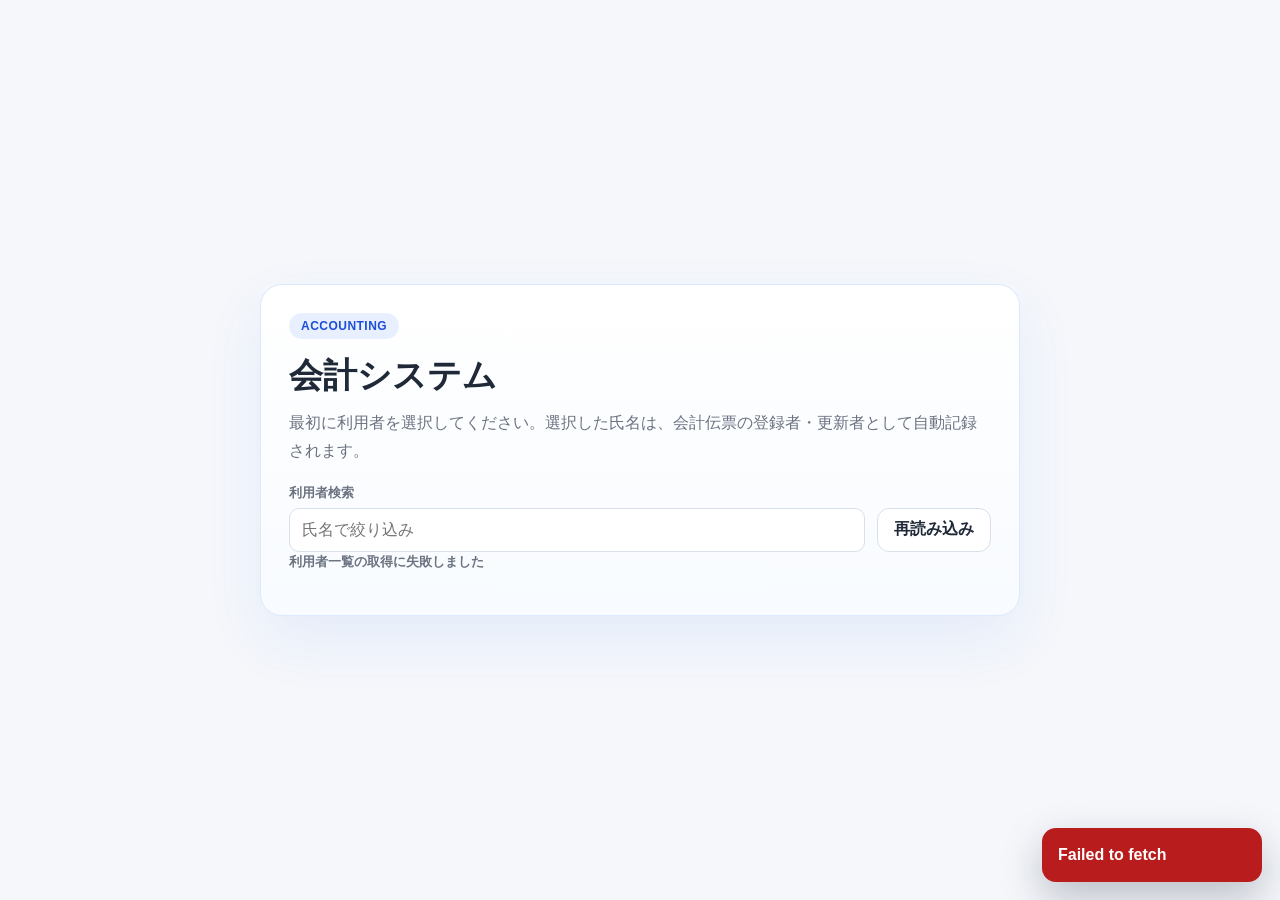
==== accounting-ui/index.html @ db9ddb69 "Add files via upload" ====
<!DOCTYPE html>
<html lang="ja">
<head>
  <meta charset="UTF-8" />
  <meta name="viewport" content="width=device-width, initial-scale=1.0" />
  <title>宍粟市野球部 会計システム</title>
  <link rel="stylesheet" href="./css/accounting.css" />
</head>
<body>
  <div id="loadingOverlay" class="loading-overlay hidden">
    <div class="loading-panel">
      <div class="loading-spinner"></div>
      <div id="loadingText">読み込み中...</div>
    </div>
  </div>

  <div id="toast" class="toast hidden"></div>

  <section id="userSelectScreen" class="startup-screen">
    <div class="startup-card">
      <div class="startup-badge">Accounting</div>
      <h1>会計システム</h1>
      <p class="startup-lead">最初に利用者を選択してください。選択した氏名は、会計伝票の登録者・更新者として自動記録されます。</p>

      <div class="user-select-toolbar">
        <label class="field grow-field">
          <span>利用者検索</span>
          <input type="text" id="userSearchInput" placeholder="氏名で絞り込み" />
        </label>
        <button id="reloadUsersButton" class="button secondary" type="button">再読み込み</button>
      </div>

      <div id="userListStatus" class="inline-note">部員一覧を読み込みます</div>
      <div id="userList" class="user-list"></div>
    </div>
  </section>

  <div id="appShell" class="app-shell hidden">
    <header class="site-header">
      <div class="container site-header-inner">
        <div>
          <div class="site-title">宍粟市野球部 会計システム</div>
          <div class="site-subtitle">旅費申請システムとは別UI / 共通DB運用</div>
        </div>

        <div class="header-actions">
          <div class="current-user-box">
            <span class="label">現在ユーザー</span>
            <strong id="currentUserName">未選択</strong>
          </div>
          <button id="switchUserButton" class="button secondary" type="button">利用者切替</button>
        </div>
      </div>
    </header>

    <div class="container layout">
      <aside class="sidebar card">
        <div class="sidebar-title">メニュー</div>
        <nav class="side-nav">
          <button class="side-nav-button active" data-page="home" type="button">ホーム</button>
          <button class="side-nav-button" data-page="expenses" type="button">支出伝票一覧</button>
          <button class="side-nav-button" data-page="expense-form" type="button">支出伝票登録</button>
          <button class="side-nav-button" data-page="incomes" type="button">収入伝票一覧</button>
          <button class="side-nav-button" data-page="income-form" type="button">収入伝票登録</button>
          <button class="side-nav-button disabled" type="button" disabled>部員一覧（次工程）</button>
          <button class="side-nav-button disabled" type="button" disabled>科目一覧（次工程）</button>
          <button class="side-nav-button disabled" type="button" disabled>予算書（次工程）</button>
        </nav>
      </aside>

      <main class="content-area">
        <section id="page-home" class="page-section active">
          <div class="page-head">
            <div>
              <h2 class="page-title">ホーム</h2>
              <p class="page-description">対象年度の支出・収入サマリーと、各伝票の登録・一覧確認への導線を表示します。</p>
            </div>
            <div class="page-actions">
              <label class="field compact-field">
                <span>対象年度</span>
                <select id="homeFiscalYear"></select>
              </label>
              <button id="refreshHomeButton" class="button primary" type="button">更新</button>
            </div>
          </div>

          <div class="summary-grid">
            <article class="summary-card">
              <div class="summary-label">支出伝票件数</div>
              <div id="homeExpenseCount" class="summary-value">0</div>
            </article>
            <article class="summary-card">
              <div class="summary-label">支出合計</div>
              <div id="homeExpenseTotal" class="summary-value">0 円</div>
            </article>
            <article class="summary-card">
              <div class="summary-label">支出証憑あり件数</div>
              <div id="homeEvidenceCount" class="summary-value">0</div>
            </article>
            <article class="summary-card income">
              <div class="summary-label">収入伝票件数</div>
              <div id="homeIncomeCount" class="summary-value">0</div>
            </article>
            <article class="summary-card income">
              <div class="summary-label">収入合計</div>
              <div id="homeIncomeTotal" class="summary-value">0 円</div>
            </article>
            <article class="summary-card income">
              <div class="summary-label">収入証憑あり件数</div>
              <div id="homeIncomeEvidenceCount" class="summary-value">0</div>
            </article>
          </div>

          <div class="card quick-card">
            <div class="card-title">クイックアクション</div>
            <div class="button-row wrap-actions">
              <button id="goExpensesButton" class="button primary" type="button">支出伝票一覧へ</button>
              <button id="goExpenseCreateButton" class="button success" type="button">支出伝票を新規登録</button>
              <button id="goIncomesButton" class="button primary income-action" type="button">収入伝票一覧へ</button>
              <button id="goIncomeCreateButton" class="button success income-action" type="button">収入伝票を新規登録</button>
              <button id="openTravelTransferFromHome" class="button secondary" type="button">旅費申請から転記</button>
              <button id="openSwitchUserFromHome" class="button secondary" type="button">利用者を切り替える</button>
            </div>
          </div>
        </section>

        <section id="page-expenses" class="page-section">
          <div class="page-head">
            <div>
              <h2 class="page-title">支出伝票一覧</h2>
              <p class="page-description">支出伝票の検索・確認画面です。選択した伝票は右側で詳細確認し、そのまま編集・削除できます。</p>
            </div>
            <div class="page-actions wrap-actions">
              <label class="field compact-field">
                <span>年度</span>
                <select id="expenseFiscalYear"></select>
              </label>
              <label class="field compact-field grow-field">
                <span>キーワード</span>
                <input type="text" id="expenseKeyword" placeholder="伝票番号 / 科目 / 摘要 / 支払先" />
              </label>
              <button id="searchExpensesButton" class="button primary" type="button">検索</button>
              <button id="openExpenseCreateButton" class="button success" type="button">新規登録</button>
              <button id="openTravelTransferButton" class="button secondary" type="button">旅費申請から転記</button>
            </div>
          </div>

          <div class="content-grid">
            <div class="card table-card">
              <div class="card-title-row">
                <div class="card-title">支出伝票一覧</div>
                <div id="expenseCountLabel" class="inline-note">0件</div>
              </div>
              <div class="table-wrap">
                <table>
                  <thead>
                    <tr>
                      <th>伝票番号</th>
                      <th>年度</th>
                      <th>科目名</th>
                      <th>支出日</th>
                      <th class="text-right">支出金額</th>
                      <th>摘要</th>
                      <th>支払先</th>
                      <th>証憑</th>
                    </tr>
                  </thead>
                  <tbody id="expenseTableBody">
                    <tr>
                      <td colspan="8" class="empty-cell">データを読み込んでください</td>
                    </tr>
                  </tbody>
                </table>
              </div>
            </div>

            <aside class="card detail-card">
              <div class="card-title-row">
                <div class="card-title">伝票詳細</div>
                <div class="button-row tight-row">
                  <button id="editExpenseButton" class="button secondary small" type="button" disabled>編集</button>
                  <button id="deleteExpenseButton" class="button danger small" type="button" disabled>削除</button>
                </div>
              </div>
              <div id="expenseDetailEmpty" class="empty-detail">一覧から伝票を選択してください。</div>

              <div id="expenseDetailBody" class="detail-body hidden">
                <div class="detail-grid">
                  <div class="detail-item"><span>伝票番号</span><strong id="detailVoucherNo">-</strong></div>
                  <div class="detail-item"><span>年度</span><strong id="detailFiscalYear">-</strong></div>
                  <div class="detail-item"><span>科目コード</span><strong id="detailSubjectCode">-</strong></div>
                  <div class="detail-item"><span>科目名</span><strong id="detailSubjectName">-</strong></div>
                  <div class="detail-item"><span>支出日</span><strong id="detailExpenseDate">-</strong></div>
                  <div class="detail-item span-2"><span>摘要</span><strong id="detailSummary">-</strong></div>
                  <div class="detail-item span-2"><span>支払先</span><strong id="detailPayee">-</strong></div>
                  <div class="detail-item"><span>支出金額</span><strong id="detailAmount">-</strong></div>
                  <div class="detail-item"><span>関連旅費管理番号</span><strong id="detailTravelControlNo">-</strong></div>
                  <div class="detail-item span-2"><span>備考</span><strong id="detailNote">-</strong></div>
                  <div class="detail-item"><span>登録者</span><strong id="detailCreatedBy">-</strong></div>
                  <div class="detail-item"><span>更新者</span><strong id="detailUpdatedBy">-</strong></div>
                  <div class="detail-item"><span>登録日時</span><strong id="detailCreatedAt">-</strong></div>
                  <div class="detail-item"><span>更新日時</span><strong id="detailUpdatedAt">-</strong></div>
                </div>

                <div class="evidence-box">
                  <div class="evidence-head">
                    <div>
                      <div class="evidence-title">証憑プレビュー</div>
                      <div id="evidenceMeta" class="inline-note">証憑なし</div>
                    </div>
                    <a id="evidenceOpenLink" class="text-link hidden" target="_blank" rel="noopener noreferrer">別タブで開く</a>
                  </div>
                  <div id="evidencePreview" class="evidence-preview empty-preview">証憑が登録されていません。</div>
                </div>
              </div>
            </aside>
          </div>
        </section>


        <section id="page-incomes" class="page-section">
          <div class="page-head">
            <div>
              <h2 class="page-title">収入伝票一覧</h2>
              <p class="page-description">収入伝票の検索・確認画面です。選択した伝票は右側で詳細確認し、そのまま編集・削除できます。</p>
            </div>
            <div class="page-actions wrap-actions">
              <label class="field compact-field">
                <span>年度</span>
                <select id="incomeFiscalYear"></select>
              </label>
              <label class="field compact-field grow-field">
                <span>キーワード</span>
                <input type="text" id="incomeKeyword" placeholder="伝票番号 / 科目 / 摘要 / 入金元" />
              </label>
              <button id="searchIncomesButton" class="button primary" type="button">検索</button>
              <button id="openIncomeCreateButton" class="button success" type="button">新規登録</button>
            </div>
          </div>

          <div class="content-grid">
            <div class="card table-card">
              <div class="card-title-row">
                <div class="card-title">収入伝票一覧</div>
                <div id="incomeCountLabel" class="inline-note">0件</div>
              </div>
              <div class="table-wrap">
                <table>
                  <thead>
                    <tr>
                      <th>伝票番号</th>
                      <th>年度</th>
                      <th>科目名</th>
                      <th>収入日</th>
                      <th class="text-right">収入金額</th>
                      <th>摘要</th>
                      <th>入金元</th>
                      <th>証憑</th>
                    </tr>
                  </thead>
                  <tbody id="incomeTableBody">
                    <tr>
                      <td colspan="8" class="empty-cell">データを読み込んでください</td>
                    </tr>
                  </tbody>
                </table>
              </div>
            </div>

            <aside class="card detail-card">
              <div class="card-title-row">
                <div class="card-title">伝票詳細</div>
                <div class="button-row tight-row">
                  <button id="editIncomeButton" class="button secondary small" type="button" disabled>編集</button>
                  <button id="deleteIncomeButton" class="button danger small" type="button" disabled>削除</button>
                </div>
              </div>
              <div id="incomeDetailEmpty" class="empty-detail">一覧から伝票を選択してください。</div>

              <div id="incomeDetailBody" class="detail-body hidden">
                <div class="detail-grid">
                  <div class="detail-item"><span>伝票番号</span><strong id="incomeDetailVoucherNo">-</strong></div>
                  <div class="detail-item"><span>年度</span><strong id="incomeDetailFiscalYear">-</strong></div>
                  <div class="detail-item"><span>科目コード</span><strong id="incomeDetailSubjectCode">-</strong></div>
                  <div class="detail-item"><span>科目名</span><strong id="incomeDetailSubjectName">-</strong></div>
                  <div class="detail-item"><span>収入日</span><strong id="incomeDetailDate">-</strong></div>
                  <div class="detail-item span-2"><span>摘要</span><strong id="incomeDetailSummary">-</strong></div>
                  <div class="detail-item span-2"><span>入金元</span><strong id="incomeDetailPayer">-</strong></div>
                  <div class="detail-item"><span>収入金額</span><strong id="incomeDetailAmount">-</strong></div>
                  <div class="detail-item span-2"><span>備考</span><strong id="incomeDetailNote">-</strong></div>
                  <div class="detail-item"><span>登録者</span><strong id="incomeDetailCreatedBy">-</strong></div>
                  <div class="detail-item"><span>更新者</span><strong id="incomeDetailUpdatedBy">-</strong></div>
                  <div class="detail-item"><span>登録日時</span><strong id="incomeDetailCreatedAt">-</strong></div>
                  <div class="detail-item"><span>更新日時</span><strong id="incomeDetailUpdatedAt">-</strong></div>
                </div>

                <div class="evidence-box">
                  <div class="evidence-head">
                    <div>
                      <div class="evidence-title">証憑プレビュー</div>
                      <div id="incomeEvidenceMeta" class="inline-note">証憑なし</div>
                    </div>
                    <a id="incomeEvidenceOpenLink" class="text-link hidden" target="_blank" rel="noopener noreferrer">別タブで開く</a>
                  </div>
                  <div id="incomeEvidencePreview" class="evidence-preview empty-preview">証憑が登録されていません。</div>
                </div>
              </div>
            </aside>
          </div>
        </section>

        <section id="page-income-form" class="page-section">
          <div class="page-head">
            <div>
              <h2 id="incomeFormTitle" class="page-title">収入伝票登録</h2>
              <p class="page-description">収入伝票を登録し、証憑を同時に添付できます。</p>
            </div>
            <div class="page-actions wrap-actions">
              <button id="backToIncomeListButton" class="button secondary" type="button">一覧へ戻る</button>
              <button id="resetIncomeFormButton" class="button secondary" type="button">入力をリセット</button>
              <button id="saveIncomeButton" class="button success" type="button">保存</button>
            </div>
          </div>

          <div class="card form-card">
            <div class="form-grid">
              <label class="field compact-field readonly-field">
                <span>伝票番号</span>
                <input type="text" id="incomeFormVoucherNo" placeholder="新規登録時は自動採番" readonly />
              </label>
              <label class="field compact-field">
                <span>年度</span>
                <select id="incomeFormFiscalYear"></select>
              </label>
              <label class="field compact-field">
                <span>収入日</span>
                <input type="date" id="incomeFormDate" />
              </label>
              <label class="field compact-field">
                <span>科目</span>
                <select id="incomeFormSubjectSelect"></select>
              </label>
              <label class="field compact-field span-2">
                <span>摘要</span>
                <input type="text" id="incomeFormSummary" placeholder="例：部費収入" />
              </label>
              <label class="field compact-field">
                <span>入金元</span>
                <input type="text" id="incomeFormPayer" placeholder="例：部員 / 補助金交付元" />
              </label>
              <label class="field compact-field">
                <span>収入金額</span>
                <input type="number" id="incomeFormAmount" min="0" step="1" placeholder="0" />
              </label>
              <label class="field compact-field span-2">
                <span>備考</span>
                <textarea id="incomeFormNote" rows="4" placeholder="補足があれば入力"></textarea>
              </label>
            </div>

            <div class="form-separator"></div>

            <div class="card-title">証憑添付</div>
            <div class="upload-grid">
              <div>
                <label class="field compact-field">
                  <span>証憑ファイル</span>
                  <input type="file" id="incomeFormEvidenceFile" accept="application/pdf,image/jpeg,image/png" />
                </label>
                <div class="inline-note">PDF / JPG / PNG、最大5MB</div>
                <label class="check-row" id="incomeRemoveEvidenceRow">
                  <input type="checkbox" id="incomeRemoveEvidenceCheckbox" />
                  <span>既存証憑を削除する</span>
                </label>
              </div>
              <div class="attachment-box">
                <div class="attachment-title">現在の証憑</div>
                <div id="incomeFormEvidenceMeta" class="inline-note">未添付</div>
                <a id="incomeFormEvidenceOpenLink" class="text-link hidden" target="_blank" rel="noopener noreferrer">別タブで開く</a>
              </div>
            </div>

            <div class="form-separator"></div>

            <div class="form-footer button-row wrap-actions">
              <button id="saveIncomeButtonBottom" class="button success" type="button">保存</button>
              <button id="saveIncomeAndOpenListButton" class="button primary" type="button">保存して一覧を見る</button>
            </div>
          </div>
        </section>

        <section id="page-expense-form" class="page-section">
          <div class="page-head">
            <div>
              <h2 id="expenseFormTitle" class="page-title">支出伝票登録</h2>
              <p class="page-description">手入力または旅費申請から転記して、証憑を同時に添付できます。</p>
            </div>
            <div class="page-actions wrap-actions">
              <button id="backToExpenseListButton" class="button secondary" type="button">一覧へ戻る</button>
              <button id="resetExpenseFormButton" class="button secondary" type="button">入力をリセット</button>
              <button id="openTravelTransferFromForm" class="button secondary" type="button">旅費申請から転記</button>
              <button id="saveExpenseButton" class="button success" type="button">保存</button>
            </div>
          </div>

          <div class="card form-card">
            <div class="form-grid">
              <label class="field compact-field readonly-field">
                <span>伝票番号</span>
                <input type="text" id="formVoucherNo" placeholder="新規登録時は自動採番" readonly />
              </label>
              <label class="field compact-field">
                <span>年度</span>
                <select id="formFiscalYear"></select>
              </label>
              <label class="field compact-field">
                <span>支出日</span>
                <input type="date" id="formExpenseDate" />
              </label>
              <label class="field compact-field">
                <span>科目</span>
                <select id="formSubjectSelect"></select>
              </label>
              <label class="field compact-field span-2">
                <span>摘要</span>
                <input type="text" id="formSummary" placeholder="例：大会遠征交通費" />
              </label>
              <label class="field compact-field">
                <span>支払先</span>
                <input type="text" id="formPayee" placeholder="例：山田 太郎" />
              </label>
              <label class="field compact-field">
                <span>支出金額</span>
                <input type="number" id="formAmount" min="0" step="1" placeholder="0" />
              </label>
              <label class="field compact-field">
                <span>関連旅費管理番号</span>
                <input type="text" id="formRelatedTravelControlNo" placeholder="旅費転記時に自動設定" readonly />
              </label>
              <label class="field compact-field span-2">
                <span>備考</span>
                <textarea id="formNote" rows="4" placeholder="補足があれば入力"></textarea>
              </label>
            </div>

            <div class="form-separator"></div>

            <div class="card-title">証憑添付</div>
            <div class="upload-grid">
              <div>
                <label class="field compact-field">
                  <span>証憑ファイル</span>
                  <input type="file" id="formEvidenceFile" accept="application/pdf,image/jpeg,image/png" />
                </label>
                <div class="inline-note">PDF / JPG / PNG、最大5MB</div>
                <label class="check-row" id="removeEvidenceRow">
                  <input type="checkbox" id="removeEvidenceCheckbox" />
                  <span>既存証憑を削除する</span>
                </label>
              </div>
              <div class="attachment-box">
                <div class="attachment-title">現在の証憑</div>
                <div id="formEvidenceMeta" class="inline-note">未添付</div>
                <a id="formEvidenceOpenLink" class="text-link hidden" target="_blank" rel="noopener noreferrer">別タブで開く</a>
              </div>
            </div>

            <div class="form-separator"></div>

            <div class="form-footer button-row wrap-actions">
              <button id="saveExpenseButtonBottom" class="button success" type="button">保存</button>
              <button id="saveAndOpenListButton" class="button primary" type="button">保存して一覧を見る</button>
            </div>
          </div>
        </section>
      </main>
    </div>
  </div>

  <div id="switchUserModal" class="modal hidden">
    <div class="modal-backdrop" data-close-modal="switchUserModal"></div>
    <div class="modal-dialog">
      <div class="modal-header">
        <h3>利用者切替</h3>
        <button class="icon-button" type="button" data-close-modal="switchUserModal">×</button>
      </div>
      <div class="modal-body">
        <label class="field">
          <span>利用者検索</span>
          <input type="text" id="switchUserSearchInput" placeholder="氏名で絞り込み" />
        </label>
        <div id="switchUserList" class="user-list compact"></div>
      </div>
    </div>
  </div>

  <div id="travelTransferModal" class="modal hidden">
    <div class="modal-backdrop" data-close-modal="travelTransferModal"></div>
    <div class="modal-dialog wide-dialog">
      <div class="modal-header">
        <h3>旅費申請から転記</h3>
        <button class="icon-button" type="button" data-close-modal="travelTransferModal">×</button>
      </div>
      <div class="modal-body">
        <p class="inline-note modal-note">対象の旅費申請を選択すると、支出伝票登録フォームへ内容を取り込みます。証憑は取り込み後にこの会計画面で添付できます。</p>
        <div class="modal-toolbar wrap-actions">
          <label class="field compact-field">
            <span>年度</span>
            <select id="travelTransferFiscalYear"></select>
          </label>
          <label class="field compact-field grow-field">
            <span>キーワード</span>
            <input type="text" id="travelTransferKeyword" placeholder="管理番号 / 旅行名 / 運転者" />
          </label>
          <button id="searchTravelTransferButton" class="button primary" type="button">検索</button>
        </div>
        <div class="table-wrap modal-table-wrap">
          <table>
            <thead>
              <tr>
                <th>管理番号</th>
                <th>年度</th>
                <th>旅費発生日</th>
                <th>旅行名</th>
                <th>運転者</th>
                <th class="text-right">支給額</th>
                <th>旅費支払済</th>
                <th>会計転記状況</th>
                <th>操作</th>
              </tr>
            </thead>
            <tbody id="travelTransferTableBody">
              <tr>
                <td colspan="9" class="empty-cell">検索してください</td>
              </tr>
            </tbody>
          </table>
        </div>
      </div>
    </div>
  </div>

  <script src="./js/accounting.js"></script>
</body>
</html>
---- accounting-ui/css/accounting.css ----
:root {
  --bg: #f5f7fb;
  --card: #ffffff;
  --line: #d9e0ea;
  --line-strong: #bfdbfe;
  --text: #1f2937;
  --muted: #6b7280;
  --primary: #2563eb;
  --primary-dark: #1d4ed8;
  --success: #16a34a;
  --success-dark: #15803d;
  --danger: #dc2626;
  --danger-dark: #b91c1c;
  --warning: #d97706;
  --warning-dark: #b45309;
  --shadow: 0 18px 40px rgba(15, 23, 42, 0.08);
}

* {
  box-sizing: border-box;
}

html {
  scroll-behavior: smooth;
}

body {
  margin: 0;
  background: var(--bg);
  color: var(--text);
  font-family: -apple-system, BlinkMacSystemFont, 'Segoe UI', 'Hiragino Kaku Gothic ProN', 'Yu Gothic', sans-serif;
}

a {
  color: inherit;
  text-decoration: none;
}

button,
input,
select,
textarea {
  font: inherit;
}

textarea {
  resize: vertical;
}

.hidden {
  display: none !important;
}

.container {
  width: min(1360px, calc(100% - 32px));
  margin: 0 auto;
}

.card {
  background: var(--card);
  border: 1px solid var(--line);
  border-radius: 16px;
  box-shadow: var(--shadow);
}

.startup-screen {
  min-height: 100vh;
  display: flex;
  align-items: center;
  justify-content: center;
  padding: 24px;
}

.startup-card {
  width: min(760px, 100%);
  padding: 28px;
  background: linear-gradient(180deg, #ffffff 0%, #f8fbff 100%);
  border: 1px solid #dbeafe;
  border-radius: 22px;
  box-shadow: 0 24px 60px rgba(37, 99, 235, 0.08);
}

.startup-badge {
  display: inline-flex;
  padding: 6px 12px;
  border-radius: 999px;
  background: #e8f0ff;
  color: #1d4ed8;
  font-size: 12px;
  font-weight: 800;
  letter-spacing: 0.04em;
  text-transform: uppercase;
}

.startup-card h1 {
  margin: 14px 0 10px;
  font-size: 34px;
}

.startup-lead {
  margin: 0 0 20px;
  color: var(--muted);
  line-height: 1.7;
}

.user-select-toolbar,
.modal-toolbar,
.button-row,
.page-actions,
.wrap-actions {
  display: flex;
  gap: 12px;
  align-items: end;
  flex-wrap: wrap;
}

.field {
  display: flex;
  flex-direction: column;
  gap: 6px;
}

.field span {
  font-size: 13px;
  font-weight: 700;
  color: var(--muted);
}

.field input,
.field select,
.field textarea {
  width: 100%;
  min-height: 44px;
  padding: 10px 12px;
  border: 1px solid var(--line);
  border-radius: 10px;
  background: #fff;
  color: var(--text);
}

.readonly-field input {
  background: #f9fafb;
}

.compact-field {
  min-width: 160px;
}

.grow-field {
  flex: 1 1 260px;
}

.inline-note {
  color: var(--muted);
  font-size: 13px;
  font-weight: 600;
  line-height: 1.6;
}

.user-list {
  display: grid;
  grid-template-columns: repeat(auto-fill, minmax(180px, 1fr));
  gap: 12px;
  margin-top: 14px;
}

.user-list.compact {
  grid-template-columns: 1fr;
}

.user-card {
  display: flex;
  align-items: center;
  justify-content: space-between;
  gap: 12px;
  min-height: 62px;
  padding: 14px 16px;
  border: 1px solid var(--line);
  border-radius: 14px;
  background: #fff;
  cursor: pointer;
  transition: transform 0.15s ease, box-shadow 0.15s ease, border-color 0.15s ease;
}

.user-card:hover,
.table-row-button:hover,
.select-row-button:hover {
  transform: translateY(-1px);
  border-color: #93c5fd;
  box-shadow: 0 12px 24px rgba(37, 99, 235, 0.08);
}

.user-card strong {
  font-size: 15px;
}

.user-card .hint {
  font-size: 12px;
  color: var(--muted);
}

.site-header {
  position: sticky;
  top: 0;
  z-index: 20;
  background: rgba(255, 255, 255, 0.92);
  backdrop-filter: blur(10px);
  border-bottom: 1px solid var(--line);
}

.site-header-inner {
  display: flex;
  align-items: center;
  justify-content: space-between;
  gap: 20px;
  padding: 16px 0;
}

.site-title {
  font-size: 22px;
  font-weight: 800;
}

.site-subtitle {
  margin-top: 4px;
  color: var(--muted);
  font-size: 13px;
}

.header-actions {
  display: flex;
  align-items: center;
  gap: 12px;
}

.current-user-box {
  display: flex;
  flex-direction: column;
  gap: 2px;
  min-width: 160px;
  padding: 10px 14px;
  border: 1px solid var(--line);
  border-radius: 12px;
  background: #fff;
}

.current-user-box .label {
  font-size: 12px;
  color: var(--muted);
  font-weight: 700;
}

.layout {
  display: grid;
  grid-template-columns: 260px minmax(0, 1fr);
  gap: 20px;
  padding: 24px 0 40px;
}

.sidebar {
  padding: 18px;
  align-self: start;
  position: sticky;
  top: 88px;
}

.sidebar-title {
  margin-bottom: 12px;
  font-size: 15px;
  font-weight: 800;
}

.side-nav {
  display: flex;
  flex-direction: column;
  gap: 8px;
}

.side-nav-button {
  width: 100%;
  min-height: 46px;
  padding: 12px 14px;
  border: 1px solid var(--line);
  border-radius: 12px;
  background: #fff;
  text-align: left;
  font-weight: 700;
  cursor: pointer;
  transition: 0.15s ease;
}

.side-nav-button:hover {
  border-color: #93c5fd;
  background: #f8fbff;
}

.side-nav-button.active {
  border-color: #bfdbfe;
  background: #eff6ff;
  color: var(--primary-dark);
}

.side-nav-button.disabled {
  cursor: not-allowed;
  opacity: 0.55;
}

.content-area {
  min-width: 0;
}

.page-section {
  display: none;
}

.page-section.active {
  display: block;
}

.page-head {
  display: flex;
  justify-content: space-between;
  gap: 16px;
  margin-bottom: 18px;
}

.page-title {
  margin: 0;
  font-size: 28px;
}

.page-description {
  margin: 8px 0 0;
  color: var(--muted);
  line-height: 1.7;
}

.summary-grid {
  display: grid;
  grid-template-columns: repeat(auto-fit, minmax(220px, 1fr));
  gap: 16px;
  margin-bottom: 18px;
}

.summary-card {
  padding: 20px;
  border: 1px solid var(--line);
  border-radius: 16px;
  background: linear-gradient(180deg, #ffffff 0%, #f8fbff 100%);
  box-shadow: var(--shadow);
}

.summary-label {
  font-size: 13px;
  font-weight: 700;
  color: var(--muted);
}

.summary-value {
  margin-top: 10px;
  font-size: 28px;
  font-weight: 800;
}

.quick-card,
.table-card,
.detail-card,
.form-card {
  padding: 18px;
}

.card-title,
.card-title-row .card-title,
.attachment-title,
.evidence-title {
  font-size: 16px;
  font-weight: 800;
}

.card-title-row {
  display: flex;
  align-items: center;
  justify-content: space-between;
  gap: 10px;
  margin-bottom: 12px;
}

.tight-row {
  gap: 8px;
}

.content-grid {
  display: grid;
  grid-template-columns: minmax(0, 1.15fr) minmax(360px, 0.85fr);
  gap: 20px;
}

.table-wrap {
  overflow: auto;
  border: 1px solid var(--line);
  border-radius: 14px;
  background: #fff;
}

.modal-table-wrap {
  max-height: 440px;
}

table {
  width: 100%;
  border-collapse: collapse;
  min-width: 820px;
}

thead th {
  position: sticky;
  top: 0;
  background: #f8fafc;
  z-index: 1;
}

th,
td {
  padding: 12px 10px;
  border-bottom: 1px solid #edf2f7;
  text-align: left;
  vertical-align: middle;
  font-size: 14px;
}

.text-right {
  text-align: right;
}

.empty-cell,
.empty-detail,
.empty-preview {
  color: var(--muted);
  text-align: center;
  padding: 28px 16px;
}

.table-row-button,
.select-row-button {
  display: inline-flex;
  align-items: center;
  justify-content: center;
  min-height: 34px;
  padding: 6px 10px;
  border: 1px solid var(--line);
  border-radius: 10px;
  background: #fff;
  cursor: pointer;
  font-weight: 700;
  transition: 0.15s ease;
}

.select-row-button {
  color: var(--primary-dark);
}

.detail-body {
  display: flex;
  flex-direction: column;
  gap: 18px;
}

.detail-grid {
  display: grid;
  grid-template-columns: repeat(2, minmax(0, 1fr));
  gap: 12px;
}

.detail-item {
  display: flex;
  flex-direction: column;
  gap: 6px;
  padding: 12px;
  border: 1px solid var(--line);
  border-radius: 12px;
  background: #fafcff;
}

.detail-item span {
  font-size: 12px;
  font-weight: 700;
  color: var(--muted);
}

.detail-item strong {
  line-height: 1.6;
  word-break: break-word;
}

.span-2 {
  grid-column: span 2;
}

.evidence-box,
.attachment-box {
  border: 1px solid var(--line);
  border-radius: 14px;
  background: #fff;
  padding: 14px;
}

.evidence-head {
  display: flex;
  justify-content: space-between;
  gap: 12px;
  align-items: center;
  margin-bottom: 10px;
}

.evidence-preview {
  min-height: 320px;
  border: 1px dashed #cbd5e1;
  border-radius: 12px;
  overflow: hidden;
  display: flex;
  align-items: center;
  justify-content: center;
  background: #f8fafc;
}

.evidence-preview iframe,
.evidence-preview img {
  width: 100%;
  height: 100%;
  min-height: 320px;
  border: 0;
  object-fit: contain;
  background: #fff;
}

.text-link {
  color: var(--primary-dark);
  font-weight: 700;
}

.form-grid {
  display: grid;
  grid-template-columns: repeat(2, minmax(0, 1fr));
  gap: 16px;
}

.form-separator {
  height: 1px;
  background: linear-gradient(90deg, transparent, var(--line), transparent);
  margin: 22px 0;
}

.upload-grid {
  display: grid;
  grid-template-columns: minmax(0, 1.1fr) minmax(260px, 0.9fr);
  gap: 18px;
  align-items: start;
}

.check-row {
  display: inline-flex;
  align-items: center;
  gap: 10px;
  margin-top: 12px;
  color: var(--muted);
  font-weight: 700;
}

.check-row input {
  width: 18px;
  height: 18px;
}

.button {
  display: inline-flex;
  align-items: center;
  justify-content: center;
  min-height: 44px;
  padding: 10px 16px;
  border: 1px solid transparent;
  border-radius: 12px;
  cursor: pointer;
  font-weight: 800;
  transition: 0.15s ease;
}

.button:hover:not(:disabled) {
  transform: translateY(-1px);
  box-shadow: 0 10px 22px rgba(15, 23, 42, 0.10);
}

.button:disabled {
  opacity: 0.55;
  cursor: not-allowed;
  box-shadow: none;
}

.button.primary {
  background: var(--primary);
  color: #fff;
}

.button.primary:hover:not(:disabled) {
  background: var(--primary-dark);
}

.button.secondary {
  background: #fff;
  border-color: var(--line);
  color: var(--text);
}

.button.success {
  background: var(--success);
  color: #fff;
}

.button.success:hover:not(:disabled) {
  background: var(--success-dark);
}

.button.warning {
  background: #fff7ed;
  border-color: #fdba74;
  color: var(--warning-dark);
}

.button.warning:hover:not(:disabled) {
  background: #ffedd5;
}

.button.danger {
  background: #fef2f2;
  border-color: #fca5a5;
  color: var(--danger-dark);
}

.button.danger:hover:not(:disabled) {
  background: #fee2e2;
}

.button.small {
  min-height: 34px;
  padding: 6px 10px;
  border-radius: 10px;
  font-size: 13px;
}

.badge {
  display: inline-flex;
  align-items: center;
  justify-content: center;
  min-height: 24px;
  padding: 0 10px;
  border-radius: 999px;
  font-size: 12px;
  font-weight: 800;
}

.badge.yes,
.badge.paid {
  background: #dcfce7;
  color: #166534;
}

.badge.none,
.badge.unpaid {
  background: #fee2e2;
  color: #991b1b;
}

.badge.transfered {
  background: #dbeafe;
  color: #1d4ed8;
}

.badge.waiting {
  background: #fef3c7;
  color: #92400e;
}

.modal {
  position: fixed;
  inset: 0;
  z-index: 50;
}

.modal-backdrop {
  position: absolute;
  inset: 0;
  background: rgba(15, 23, 42, 0.45);
}

.modal-dialog {
  position: relative;
  width: min(760px, calc(100% - 32px));
  max-height: calc(100vh - 48px);
  margin: 24px auto;
  background: #fff;
  border-radius: 20px;
  box-shadow: 0 24px 60px rgba(15, 23, 42, 0.2);
  overflow: hidden;
}

.modal-dialog.wide-dialog {
  width: min(1180px, calc(100% - 32px));
}

.modal-header {
  display: flex;
  align-items: center;
  justify-content: space-between;
  gap: 12px;
  padding: 18px 20px;
  border-bottom: 1px solid var(--line);
}

.modal-header h3 {
  margin: 0;
  font-size: 20px;
}

.modal-body {
  padding: 18px 20px 20px;
  overflow: auto;
  max-height: calc(100vh - 120px);
}

.modal-note {
  margin: 0 0 12px;
}

.icon-button {
  width: 38px;
  height: 38px;
  border: 1px solid var(--line);
  border-radius: 12px;
  background: #fff;
  cursor: pointer;
  font-size: 20px;
  line-height: 1;
}

.loading-overlay {
  position: fixed;
  inset: 0;
  z-index: 100;
  display: flex;
  align-items: center;
  justify-content: center;
  background: rgba(255, 255, 255, 0.72);
  backdrop-filter: blur(3px);
}

.loading-panel {
  display: flex;
  flex-direction: column;
  align-items: center;
  gap: 12px;
  min-width: 220px;
  padding: 22px;
  background: #fff;
  border: 1px solid var(--line);
  border-radius: 18px;
  box-shadow: var(--shadow);
  font-weight: 700;
}

.loading-spinner {
  width: 34px;
  height: 34px;
  border: 4px solid #dbeafe;
  border-top-color: var(--primary);
  border-radius: 50%;
  animation: spin 0.9s linear infinite;
}

.toast {
  position: fixed;
  right: 18px;
  bottom: 18px;
  z-index: 120;
  min-width: 220px;
  max-width: min(92vw, 420px);
  padding: 14px 16px;
  border-radius: 14px;
  color: #fff;
  background: #111827;
  box-shadow: 0 16px 40px rgba(15, 23, 42, 0.25);
  line-height: 1.6;
  font-weight: 700;
}

.toast.success {
  background: #166534;
}

.toast.error {
  background: #b91c1c;
}

.toast.warning {
  background: #92400e;
}

@keyframes spin {
  to {
    transform: rotate(360deg);
  }
}

@media (max-width: 1120px) {
  .content-grid,
  .upload-grid,
  .summary-grid {
    grid-template-columns: 1fr;
  }

  .layout {
    grid-template-columns: 1fr;
  }

  .sidebar {
    position: static;
  }
}

@media (max-width: 780px) {
  .container {
    width: min(100%, calc(100% - 20px));
  }

  .site-header-inner,
  .page-head {
    flex-direction: column;
    align-items: stretch;
  }

  .header-actions {
    flex-direction: column;
    align-items: stretch;
  }

  .current-user-box {
    min-width: 0;
  }

  .detail-grid,
  .form-grid {
    grid-template-columns: 1fr;
  }

  .span-2 {
    grid-column: span 1;
  }

  .startup-card,
  .modal-body,
  .modal-header,
  .quick-card,
  .table-card,
  .detail-card,
  .form-card {
    padding-left: 16px;
    padding-right: 16px;
  }
}


.summary-card.income {
  background: linear-gradient(180deg, #ffffff 0%, #f7fff9 100%);
  border-color: #bbf7d0;
}

.income-action {
  border-color: #bbf7d0;
}
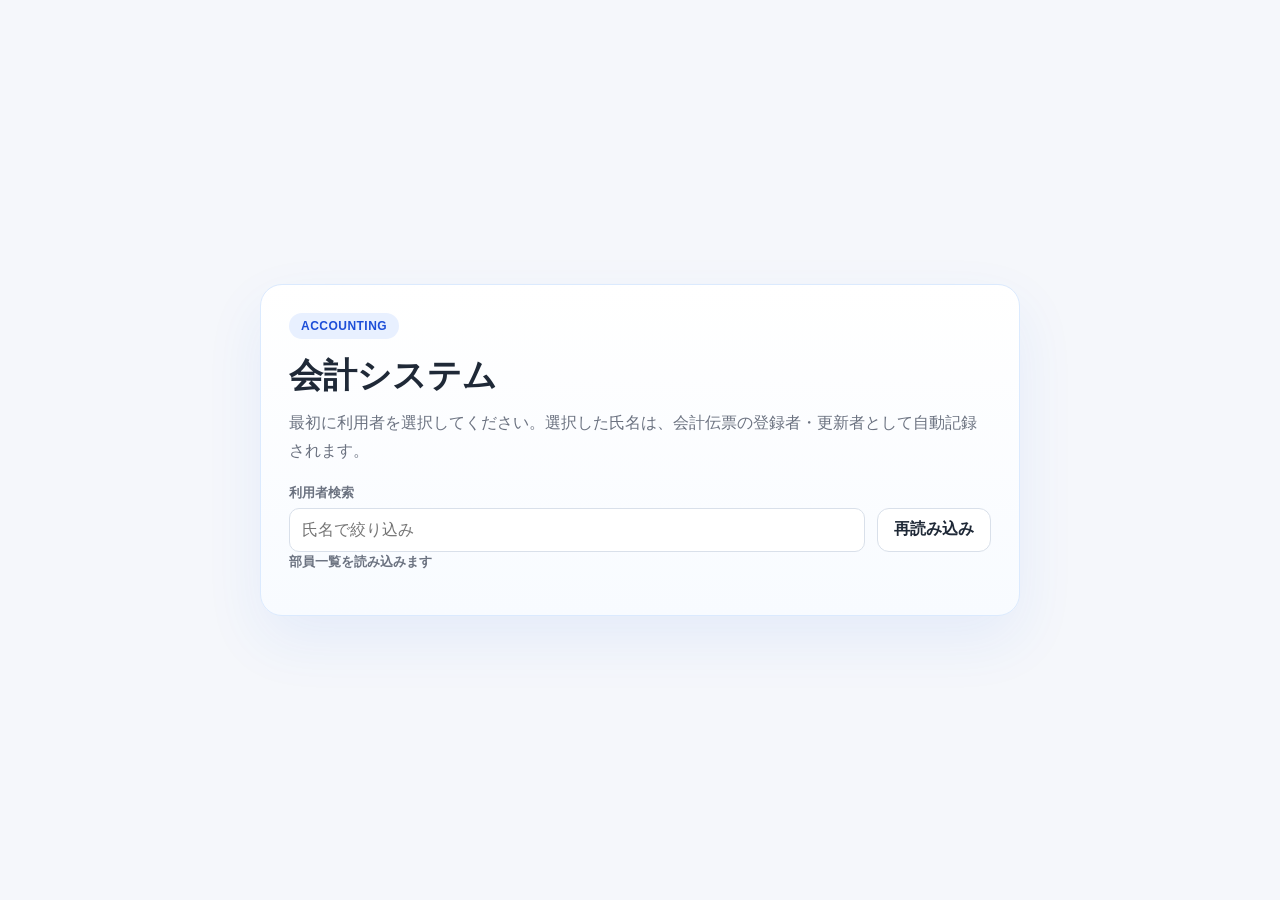
==== commit 607a5c52: "Add files via upload" ====
--- a/accounting-ui/index.html
+++ b/accounting-ui/index.html
@@ -62,9 +62,9 @@
           <button class="side-nav-button" data-page="expense-form" type="button">支出伝票登録</button>
           <button class="side-nav-button" data-page="incomes" type="button">収入伝票一覧</button>
           <button class="side-nav-button" data-page="income-form" type="button">収入伝票登録</button>
-          <button class="side-nav-button disabled" type="button" disabled>部員一覧（次工程）</button>
-          <button class="side-nav-button disabled" type="button" disabled>科目一覧（次工程）</button>
-          <button class="side-nav-button disabled" type="button" disabled>予算書（次工程）</button>
+          <button class="side-nav-button" data-page="members" type="button">部員一覧</button>
+          <button class="side-nav-button" data-page="subjects" type="button">科目一覧</button>
+          <button class="side-nav-button" data-page="budget" type="button">予算書</button>
         </nav>
       </aside>
 
@@ -86,28 +86,16 @@
 
           <div class="summary-grid">
             <article class="summary-card">
-              <div class="summary-label">支出伝票件数</div>
-              <div id="homeExpenseCount" class="summary-value">0</div>
-            </article>
-            <article class="summary-card">
               <div class="summary-label">支出合計</div>
               <div id="homeExpenseTotal" class="summary-value">0 円</div>
-            </article>
-            <article class="summary-card">
-              <div class="summary-label">支出証憑あり件数</div>
-              <div id="homeEvidenceCount" class="summary-value">0</div>
-            </article>
-            <article class="summary-card income">
-              <div class="summary-label">収入伝票件数</div>
-              <div id="homeIncomeCount" class="summary-value">0</div>
             </article>
             <article class="summary-card income">
               <div class="summary-label">収入合計</div>
               <div id="homeIncomeTotal" class="summary-value">0 円</div>
             </article>
-            <article class="summary-card income">
-              <div class="summary-label">収入証憑あり件数</div>
-              <div id="homeIncomeEvidenceCount" class="summary-value">0</div>
+            <article class="summary-card balance">
+              <div class="summary-label">収支差額（収入合計 - 支出合計）</div>
+              <div id="homeBalanceTotal" class="summary-value">0 円</div>
             </article>
           </div>
 
@@ -309,11 +297,158 @@
           </div>
         </section>
 
+
+        <section id="page-members" class="page-section">
+          <div class="page-head">
+            <div>
+              <h2 class="page-title">部員一覧</h2>
+              <p class="page-description">会計システムで利用する部員マスタを確認・追加・編集・削除できます。ここで変更した内容は利用者選択にも反映されます。</p>
+            </div>
+            <div class="page-actions wrap-actions">
+              <label class="field compact-field grow-field">
+                <span>氏名検索</span>
+                <input type="text" id="memberKeyword" placeholder="氏名で絞り込み" />
+              </label>
+              <button id="searchMembersButton" class="button primary" type="button">検索</button>
+              <button id="reloadMembersButton" class="button secondary" type="button">再読み込み</button>
+              <button id="saveMemberOrderButton" class="button secondary" type="button" disabled>並び順を保存</button>
+              <button id="resetMemberOrderButton" class="button secondary" type="button" disabled>元に戻す</button>
+              <button id="openMemberCreateButton" class="button success" type="button">新規登録</button>
+            </div>
+          </div>
+
+          <div class="content-grid narrow-detail-grid">
+            <div class="card table-card">
+              <div class="card-title-row member-table-head-row">
+                <div>
+                  <div class="card-title">部員一覧</div>
+                  <div id="memberOrderStatus" class="inline-note">ドラッグ＆ドロップで並び替えできます。保存するとスプレッドシートの順番も更新されます。</div>
+                </div>
+                <div id="memberCountLabel" class="inline-note">0件</div>
+              </div>
+              <div class="table-wrap simple-table-wrap">
+                <table class="simple-table member-table">
+                  <thead>
+                    <tr>
+                      <th class="member-drag-col">移動</th>
+                      <th>氏名</th>
+                    </tr>
+                  </thead>
+                  <tbody id="memberTableBody">
+                    <tr>
+                      <td class="empty-cell">データを読み込んでください</td>
+                    </tr>
+                  </tbody>
+                </table>
+              </div>
+            </div>
+
+            <aside class="card detail-card">
+              <div class="card-title-row">
+                <div class="card-title">部員詳細</div>
+                <div class="button-row tight-row">
+                  <button id="editMemberButton" class="button secondary small" type="button" disabled>編集</button>
+                  <button id="deleteMemberButton" class="button danger small" type="button" disabled>削除</button>
+                </div>
+              </div>
+              <div id="memberDetailEmpty" class="empty-detail">一覧から部員を選択してください。</div>
+              <div id="memberDetailBody" class="detail-body hidden">
+                <div class="detail-grid one-column-grid">
+                  <div class="detail-item">
+                    <span>氏名</span>
+                    <strong id="memberDetailName">-</strong>
+                  </div>
+                  <div class="detail-item">
+                    <span>利用メモ</span>
+                    <strong>利用者選択・登録者名・更新者名に使用されます</strong>
+                  </div>
+                </div>
+              </div>
+            </aside>
+          </div>
+        </section>
+
+        <section id="page-subjects" class="page-section">
+          <div class="page-head">
+            <div>
+              <h2 class="page-title">科目一覧</h2>
+              <p class="page-description">支出・収入の科目マスタを確認・追加・編集・削除できます。無効科目も一覧表示します。</p>
+            </div>
+            <div class="page-actions wrap-actions">
+              <label class="field compact-field">
+                <span>収支区分</span>
+                <select id="subjectTypeFilter">
+                  <option value="">すべて</option>
+                  <option value="支出">支出</option>
+                  <option value="収入">収入</option>
+                </select>
+              </label>
+              <label class="field compact-field grow-field">
+                <span>キーワード</span>
+                <input type="text" id="subjectKeyword" placeholder="科目コード / 科目名 / 備考" />
+              </label>
+              <button id="searchSubjectsButton" class="button primary" type="button">検索</button>
+              <button id="reloadSubjectsButton" class="button secondary" type="button">再読み込み</button>
+              <button id="openSubjectCreateButton" class="button success" type="button">新規登録</button>
+            </div>
+          </div>
+
+          <div class="content-grid">
+            <div class="card table-card">
+              <div class="card-title-row">
+                <div class="card-title">科目一覧</div>
+                <div id="subjectCountLabel" class="inline-note">0件</div>
+              </div>
+              <div class="table-wrap">
+                <table>
+                  <thead>
+                    <tr>
+                      <th>科目コード</th>
+                      <th>科目名</th>
+                      <th>収支区分</th>
+                      <th class="text-right">表示順</th>
+                      <th>使用可否</th>
+                      <th>備考</th>
+                    </tr>
+                  </thead>
+                  <tbody id="subjectTableBody">
+                    <tr>
+                      <td colspan="6" class="empty-cell">データを読み込んでください</td>
+                    </tr>
+                  </tbody>
+                </table>
+              </div>
+            </div>
+
+            <aside class="card detail-card">
+              <div class="card-title-row">
+                <div class="card-title">科目詳細</div>
+                <div class="button-row tight-row">
+                  <button id="editSubjectButton" class="button secondary small" type="button" disabled>編集</button>
+                  <button id="deleteSubjectButton" class="button danger small" type="button" disabled>削除</button>
+                </div>
+              </div>
+              <div id="subjectDetailEmpty" class="empty-detail">一覧から科目を選択してください。</div>
+              <div id="subjectDetailBody" class="detail-body hidden">
+                <div class="detail-grid">
+                  <div class="detail-item"><span>科目コード</span><strong id="subjectDetailCode">-</strong></div>
+                  <div class="detail-item"><span>科目名</span><strong id="subjectDetailName">-</strong></div>
+                  <div class="detail-item"><span>収支区分</span><strong id="subjectDetailType">-</strong></div>
+                  <div class="detail-item"><span>表示順</span><strong id="subjectDetailSortOrder">-</strong></div>
+                  <div class="detail-item"><span>使用可否</span><strong id="subjectDetailEnabled">-</strong></div>
+                  <div class="detail-item span-2"><span>備考</span><strong id="subjectDetailNote">-</strong></div>
+                </div>
+              </div>
+            </aside>
+          </div>
+        </section>
+
         <section id="page-income-form" class="page-section">
           <div class="page-head">
             <div>
               <h2 id="incomeFormTitle" class="page-title">収入伝票登録</h2>
               <p class="page-description">収入伝票を登録し、証憑を同時に添付できます。</p>
+              <div class="required-legend"><span class="required-badge">必須</span> の付いた項目は入力必須です</div>
             </div>
             <div class="page-actions wrap-actions">
               <button id="backToIncomeListButton" class="button secondary" type="button">一覧へ戻る</button>
@@ -328,29 +463,29 @@
                 <span>伝票番号</span>
                 <input type="text" id="incomeFormVoucherNo" placeholder="新規登録時は自動採番" readonly />
               </label>
-              <label class="field compact-field">
+              <label class="field compact-field required-field">
                 <span>年度</span>
-                <select id="incomeFormFiscalYear"></select>
-              </label>
-              <label class="field compact-field">
+                <select id="incomeFormFiscalYear" required></select>
+              </label>
+              <label class="field compact-field required-field">
                 <span>収入日</span>
-                <input type="date" id="incomeFormDate" />
-              </label>
-              <label class="field compact-field">
+                <input type="date" id="incomeFormDate" required />
+              </label>
+              <label class="field compact-field required-field">
                 <span>科目</span>
-                <select id="incomeFormSubjectSelect"></select>
-              </label>
-              <label class="field compact-field span-2">
+                <select id="incomeFormSubjectSelect" required></select>
+              </label>
+              <label class="field compact-field span-2 required-field">
                 <span>摘要</span>
-                <input type="text" id="incomeFormSummary" placeholder="例：部費収入" />
-              </label>
-              <label class="field compact-field">
+                <input type="text" id="incomeFormSummary" placeholder="例：部費収入" required />
+              </label>
+              <label class="field compact-field required-field">
                 <span>入金元</span>
-                <input type="text" id="incomeFormPayer" placeholder="例：部員 / 補助金交付元" />
-              </label>
-              <label class="field compact-field">
+                <input type="text" id="incomeFormPayer" placeholder="例：部員 / 補助金交付元" required />
+              </label>
+              <label class="field compact-field required-field">
                 <span>収入金額</span>
-                <input type="number" id="incomeFormAmount" min="0" step="1" placeholder="0" />
+                <input type="number" id="incomeFormAmount" min="1" step="1" placeholder="0" required />
               </label>
               <label class="field compact-field span-2">
                 <span>備考</span>
@@ -384,7 +519,80 @@
 
             <div class="form-footer button-row wrap-actions">
               <button id="saveIncomeButtonBottom" class="button success" type="button">保存</button>
-              <button id="saveIncomeAndOpenListButton" class="button primary" type="button">保存して一覧を見る</button>
+            </div>
+          </div>
+        </section>
+
+
+        <section id="page-budget" class="page-section">
+          <div class="page-head">
+            <div>
+              <h2 class="page-title">予算書</h2>
+              <p class="page-description">年度ごとの予算を、科目単位で管理します。予算額のみ入力し、前年度予算額と前年度決算額を参照できます。</p>
+            </div>
+            <div class="page-actions wrap-actions">
+              <label class="field compact-field required-field">
+                <span>年度</span>
+                <select id="budgetFiscalYear" required></select>
+              </label>
+              <label class="field compact-field">
+                <span>収支区分</span>
+                <select id="budgetTypeFilter">
+                  <option value="">すべて</option>
+                  <option value="支出">支出</option>
+                  <option value="収入">収入</option>
+                </select>
+              </label>
+              <button id="reloadBudgetButton" class="button secondary" type="button">再読み込み</button>
+              <button id="exportBudgetPdfButton" class="button primary" type="button">PDF出力</button>
+              <button id="saveBudgetButton" class="button success" type="button">保存</button>
+            </div>
+          </div>
+
+          <div class="summary-grid budget-summary-grid">
+            <article class="summary-card budget-expense">
+              <div class="summary-label">前年度収入額合計</div>
+              <div id="budgetTotalAmount" class="summary-value">0 円</div>
+            </article>
+            <article class="summary-card budget-actual">
+              <div class="summary-label">前年度支出額合計</div>
+              <div id="budgetActualAmount" class="summary-value">0 円</div>
+            </article>
+            <article class="summary-card balance">
+              <div class="summary-label">差引額</div>
+              <div id="budgetDiffAmount" class="summary-value">0 円</div>
+            </article>
+          </div>
+
+          <div id="budgetPdfResult" class="card budget-pdf-result hidden"></div>
+
+          <div class="card table-card budget-table-card">
+            <div class="card-title-row">
+              <div>
+                <div class="card-title">予算明細</div>
+                <div class="inline-note">予算額と備考を編集して保存できます。前年度予算額と前年度決算額は自動表示です。</div>
+              </div>
+              <div id="budgetCountLabel" class="inline-note">0件</div>
+            </div>
+            <div class="table-wrap budget-table-wrap">
+              <table class="budget-table">
+                <thead>
+                  <tr>
+                    <th>収支区分</th>
+                    <th>科目コード</th>
+                    <th>科目名</th>
+                    <th class="text-right">予算額</th>
+                    <th class="text-right">前年度予算額</th>
+                    <th class="text-right">前年度決算額</th>
+                    <th>備考</th>
+                  </tr>
+                </thead>
+                <tbody id="budgetTableBody">
+                  <tr>
+                    <td colspan="7" class="empty-cell">データを読み込んでください</td>
+                  </tr>
+                </tbody>
+              </table>
             </div>
           </div>
         </section>
@@ -394,6 +602,7 @@
             <div>
               <h2 id="expenseFormTitle" class="page-title">支出伝票登録</h2>
               <p class="page-description">手入力または旅費申請から転記して、証憑を同時に添付できます。</p>
+              <div class="required-legend"><span class="required-badge">必須</span> の付いた項目は入力必須です</div>
             </div>
             <div class="page-actions wrap-actions">
               <button id="backToExpenseListButton" class="button secondary" type="button">一覧へ戻る</button>
@@ -409,29 +618,29 @@
                 <span>伝票番号</span>
                 <input type="text" id="formVoucherNo" placeholder="新規登録時は自動採番" readonly />
               </label>
-              <label class="field compact-field">
+              <label class="field compact-field required-field">
                 <span>年度</span>
-                <select id="formFiscalYear"></select>
-              </label>
-              <label class="field compact-field">
+                <select id="formFiscalYear" required></select>
+              </label>
+              <label class="field compact-field required-field">
                 <span>支出日</span>
-                <input type="date" id="formExpenseDate" />
-              </label>
-              <label class="field compact-field">
+                <input type="date" id="formExpenseDate" required />
+              </label>
+              <label class="field compact-field required-field">
                 <span>科目</span>
-                <select id="formSubjectSelect"></select>
-              </label>
-              <label class="field compact-field span-2">
+                <select id="formSubjectSelect" required></select>
+              </label>
+              <label class="field compact-field span-2 required-field">
                 <span>摘要</span>
-                <input type="text" id="formSummary" placeholder="例：大会遠征交通費" />
-              </label>
-              <label class="field compact-field">
+                <input type="text" id="formSummary" placeholder="例：大会遠征交通費" required />
+              </label>
+              <label class="field compact-field required-field">
                 <span>支払先</span>
-                <input type="text" id="formPayee" placeholder="例：山田 太郎" />
-              </label>
-              <label class="field compact-field">
+                <input type="text" id="formPayee" placeholder="例：山田 太郎" required />
+              </label>
+              <label class="field compact-field required-field">
                 <span>支出金額</span>
-                <input type="number" id="formAmount" min="0" step="1" placeholder="0" />
+                <input type="number" id="formAmount" min="1" step="1" placeholder="0" required />
               </label>
               <label class="field compact-field">
                 <span>関連旅費管理番号</span>
@@ -469,7 +678,6 @@
 
             <div class="form-footer button-row wrap-actions">
               <button id="saveExpenseButtonBottom" class="button success" type="button">保存</button>
-              <button id="saveAndOpenListButton" class="button primary" type="button">保存して一覧を見る</button>
             </div>
           </div>
         </section>
@@ -540,6 +748,75 @@
     </div>
   </div>
 
+
+  <div id="memberFormModal" class="modal hidden">
+    <div class="modal-backdrop" data-close-modal="memberFormModal"></div>
+    <div class="modal-dialog">
+      <div class="modal-header">
+        <h3 id="memberFormModalTitle">部員登録</h3>
+        <button class="icon-button" type="button" data-close-modal="memberFormModal">×</button>
+      </div>
+      <div class="modal-body">
+        <div class="required-legend"><span class="required-badge">必須</span> の付いた項目は入力必須です</div>
+        <div class="form-grid single-form-grid compact-modal-grid">
+          <label class="field required-field">
+            <span>氏名</span>
+            <input type="text" id="memberFormName" placeholder="例：山田 太郎" required />
+          </label>
+        </div>
+        <div class="form-footer button-row wrap-actions modal-footer-actions">
+          <button id="memberFormSaveButton" class="button success" type="button">保存</button>
+        </div>
+      </div>
+    </div>
+  </div>
+
+  <div id="subjectFormModal" class="modal hidden">
+    <div class="modal-backdrop" data-close-modal="subjectFormModal"></div>
+    <div class="modal-dialog wide-dialog">
+      <div class="modal-header">
+        <h3 id="subjectFormModalTitle">科目登録</h3>
+        <button class="icon-button" type="button" data-close-modal="subjectFormModal">×</button>
+      </div>
+      <div class="modal-body">
+        <div class="required-legend"><span class="required-badge">必須</span> の付いた項目は入力必須です</div>
+        <div class="form-grid compact-modal-grid">
+          <label class="field compact-field required-field readonly-field" id="subjectCodeReadonlyRow">
+            <span>科目コード</span>
+            <input type="text" id="subjectFormCode" placeholder="例：EXP010" />
+          </label>
+          <label class="field compact-field required-field">
+            <span>科目名</span>
+            <input type="text" id="subjectFormName" placeholder="例：旅費交通費" required />
+          </label>
+          <label class="field compact-field required-field">
+            <span>収支区分</span>
+            <select id="subjectFormType" required>
+              <option value="">選択してください</option>
+              <option value="支出">支出</option>
+              <option value="収入">収入</option>
+            </select>
+          </label>
+          <label class="field compact-field">
+            <span>表示順</span>
+            <input type="number" id="subjectFormSortOrder" min="0" step="1" placeholder="0" />
+          </label>
+          <label class="field compact-field span-2">
+            <span>備考</span>
+            <textarea id="subjectFormNote" rows="3" placeholder="補足があれば入力"></textarea>
+          </label>
+          <label class="check-row span-2 checkbox-panel">
+            <input type="checkbox" id="subjectFormEnabled" checked />
+            <span>使用可にする</span>
+          </label>
+        </div>
+        <div class="form-footer button-row wrap-actions modal-footer-actions">
+          <button id="subjectFormSaveButton" class="button success" type="button">保存</button>
+        </div>
+      </div>
+    </div>
+  </div>
+
   <script src="./js/accounting.js"></script>
 </body>
 </html>
--- a/accounting-ui/css/accounting.css
+++ b/accounting-ui/css/accounting.css
@@ -875,3 +875,282 @@
 .income-action {
   border-color: #bbf7d0;
 }
+
+
+.required-field > span {
+  display: inline-flex;
+  align-items: center;
+  gap: 8px;
+}
+
+.required-field > span::after {
+  content: "必須";
+  display: inline-flex;
+  align-items: center;
+  justify-content: center;
+  min-width: 34px;
+  height: 20px;
+  padding: 0 8px;
+  border-radius: 999px;
+  background: #fee2e2;
+  color: #b91c1c;
+  font-size: 11px;
+  font-weight: 800;
+  letter-spacing: 0.02em;
+}
+
+.required-legend {
+  display: inline-flex;
+  align-items: center;
+  gap: 8px;
+  margin-top: 10px;
+  color: var(--muted);
+  font-size: 13px;
+  font-weight: 600;
+}
+
+.required-badge {
+  display: inline-flex;
+  align-items: center;
+  justify-content: center;
+  min-width: 34px;
+  height: 20px;
+  padding: 0 8px;
+  border-radius: 999px;
+  background: #fee2e2;
+  color: #b91c1c;
+  font-size: 11px;
+  font-weight: 800;
+  letter-spacing: 0.02em;
+}
+
+.field input:required,
+.field select:required,
+.field textarea:required {
+  border-color: #fca5a5;
+}
+
+.field input:required:focus,
+.field select:required:focus,
+.field textarea:required:focus {
+  outline: none;
+  border-color: #ef4444;
+  box-shadow: 0 0 0 4px rgba(239, 68, 68, 0.12);
+}
+
+
+.one-column-grid {
+  grid-template-columns: 1fr;
+}
+
+.narrow-detail-grid {
+  grid-template-columns: minmax(0, 1fr) minmax(320px, 0.7fr);
+}
+
+.simple-table {
+  min-width: 320px;
+}
+
+.compact-modal-grid {
+  margin-top: 14px;
+}
+
+.single-form-grid {
+  grid-template-columns: 1fr;
+}
+
+.checkbox-panel {
+  min-height: 44px;
+  padding: 12px 14px;
+  border: 1px solid var(--line);
+  border-radius: 12px;
+  background: #fff;
+}
+
+.modal-footer-actions {
+  margin-top: 18px;
+}
+
+.subject-type-expense {
+  color: #1d4ed8;
+}
+
+.subject-type-income {
+  color: #15803d;
+}
+
+@media (max-width: 1024px) {
+  .narrow-detail-grid,
+  .content-grid {
+    grid-template-columns: 1fr;
+  }
+}
+
+
+.summary-card.balance {
+  background: linear-gradient(180deg, #ffffff 0%, #fff7ed 100%);
+  border-color: #fdba74;
+}
+
+.summary-card.budget-expense {
+  background: linear-gradient(180deg, #ffffff 0%, #eef6ff 100%);
+  border-color: #bfdbfe;
+}
+
+.summary-card.budget-actual {
+  background: linear-gradient(180deg, #ffffff 0%, #f0fdf4 100%);
+  border-color: #bbf7d0;
+}
+
+.budget-table-card {
+  padding-bottom: 10px;
+}
+
+.budget-table-wrap {
+  overflow: auto;
+}
+
+.budget-table {
+  min-width: 1240px;
+}
+
+.budget-input,
+.budget-note-input {
+  width: 100%;
+  min-height: 38px;
+  padding: 8px 10px;
+  border: 1px solid var(--line);
+  border-radius: 10px;
+  background: #fff;
+}
+
+.budget-note-input {
+  min-width: 220px;
+}
+
+.budget-total-cell {
+  font-weight: 800;
+  color: var(--primary-dark);
+}
+
+.budget-diff-cell.plus {
+  color: #15803d;
+  font-weight: 800;
+}
+
+.budget-diff-cell.minus {
+  color: #b91c1c;
+  font-weight: 800;
+}
+
+.budget-type-chip {
+  display: inline-flex;
+  align-items: center;
+  justify-content: center;
+  min-height: 28px;
+  padding: 0 10px;
+  border-radius: 999px;
+  font-size: 12px;
+  font-weight: 800;
+}
+
+.budget-type-chip.expense {
+  background: #dbeafe;
+  color: #1d4ed8;
+}
+
+.budget-type-chip.income {
+  background: #dcfce7;
+  color: #166534;
+}
+
+
+.budget-pdf-result {
+  margin-top: 16px;
+  padding: 18px 20px;
+}
+.budget-pdf-result-title {
+  font-size: 16px;
+  font-weight: 800;
+  margin-bottom: 8px;
+}
+.budget-pdf-result-meta {
+  color: var(--muted);
+  font-size: 13px;
+  margin-bottom: 10px;
+}
+.budget-pdf-result-links {
+  display: flex;
+  flex-wrap: wrap;
+  gap: 14px;
+  margin-bottom: 8px;
+}
+.budget-pdf-result-links a {
+  color: var(--primary-dark);
+  font-weight: 700;
+  text-decoration: none;
+}
+.budget-pdf-result-links a:hover {
+  text-decoration: underline;
+}
+.budget-pdf-result-note {
+  color: var(--muted);
+  font-size: 12px;
+  line-height: 1.6;
+}
+
+
+.member-table-head-row {
+  align-items: flex-start;
+}
+
+.member-table {
+  min-width: 420px;
+}
+
+.member-drag-col {
+  width: 74px;
+  white-space: nowrap;
+}
+
+.member-sort-cell {
+  width: 74px;
+}
+
+.member-drag-handle {
+  display: inline-flex;
+  align-items: center;
+  justify-content: center;
+  width: 42px;
+  min-height: 34px;
+  border: 1px dashed #bfdbfe;
+  border-radius: 10px;
+  background: #eff6ff;
+  color: var(--primary-dark);
+  font-weight: 800;
+  cursor: grab;
+  user-select: none;
+}
+
+.member-drag-handle.disabled {
+  cursor: not-allowed;
+  background: #f8fafc;
+  border-color: #e2e8f0;
+  color: #94a3b8;
+}
+
+.member-draggable-row {
+  transition: background-color 0.15s ease, opacity 0.15s ease;
+}
+
+.member-draggable-row.dragging {
+  opacity: 0.45;
+}
+
+.member-draggable-row.drag-over-top td {
+  border-top: 3px solid #2563eb;
+}
+
+.member-draggable-row.drag-over-bottom td {
+  border-bottom: 3px solid #2563eb;
+}
